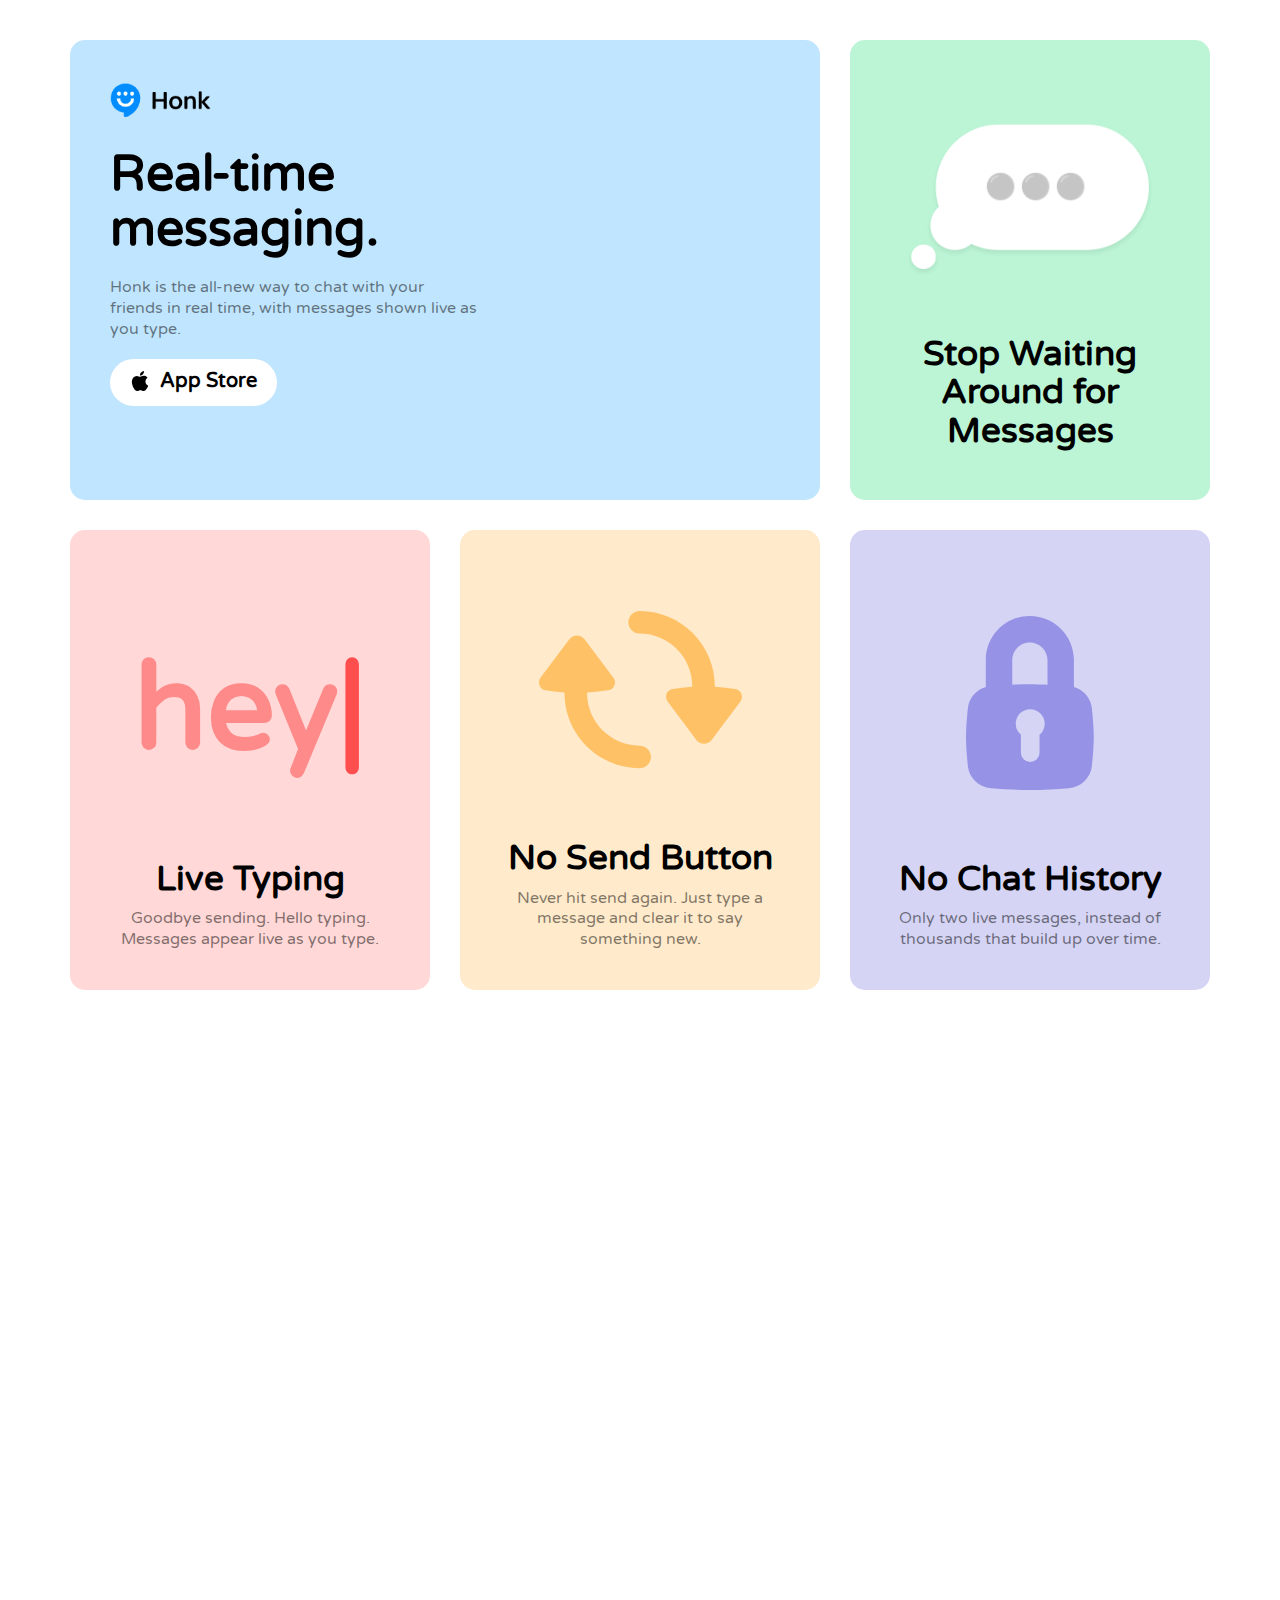
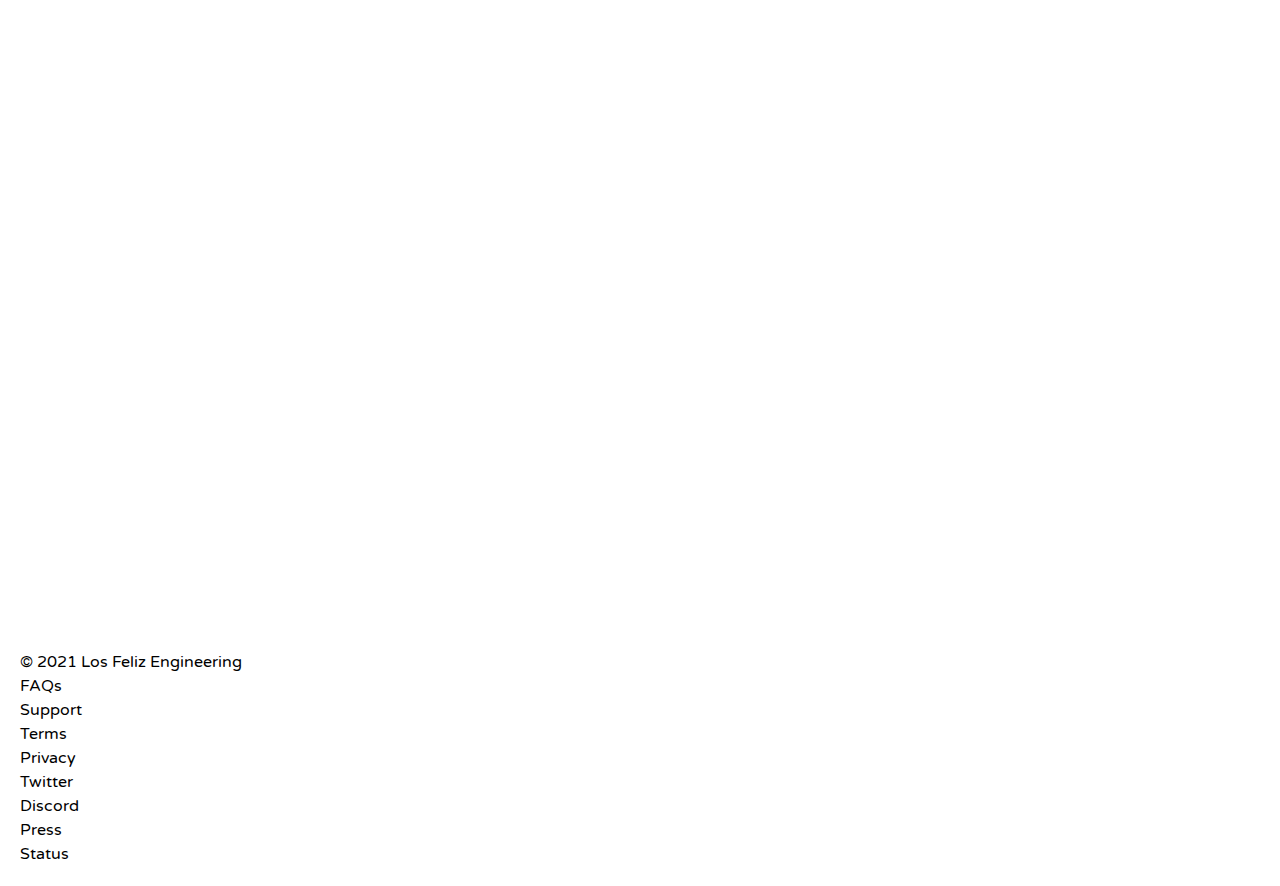
==== honk/index.html @ dadb4817 "box--chat html+css" ====
<!DOCTYPE html>
<html lang="en">
<head>
    <meta charset="UTF-8">
    <meta http-equiv="X-UA-Compatible" content="IE=edge">
    <meta name="viewport" content="width=device-width, initial-scale=1.0">
    <title>Honk</title>
    <link rel="preconnect" href="https://fonts.gstatic.com">
    <link href="https://fonts.googleapis.com/css2?family=Varela+Round&display=swap" rel="stylesheet">
    <link rel="stylesheet" href="style.css">
    <script src="index.js" defer></script>
</head>
<body>
    <div class="wrapper">
        <main class="grid-container">
            <div class="box box--header">
                <img class="logo" src="public/img/logo.png" alt="honk logo">
                <h1 class="heading--primary header__heading">Real-time messaging.</h1>
                <p class="description header__description">Honk is the all-new way to chat with your friends in real time, with messages shown live as you type.</p>
                <button class="btn"><svg role="img" viewBox="0 0 24 24" xmlns="http://www.w3.org/2000/svg"><title>Apple icon</title><path d="M12.152 6.896c-.948 0-2.415-1.078-3.96-1.04-2.04.027-3.91 1.183-4.961 3.014-2.117 3.675-.546 9.103 1.519 12.09 1.013 1.454 2.208 3.09 3.792 3.039 1.52-.065 2.09-.987 3.935-.987 1.831 0 2.35.987 3.96.948 1.637-.026 2.676-1.48 3.676-2.948 1.156-1.688 1.636-3.325 1.662-3.415-.039-.013-3.182-1.221-3.22-4.857-.026-3.04 2.48-4.494 2.597-4.559-1.429-2.09-3.623-2.324-4.39-2.376-2-.156-3.675 1.09-4.61 1.09zM15.53 3.83c.843-1.012 1.4-2.427 1.245-3.83-1.207.052-2.662.805-3.532 1.818-.78.896-1.454 2.338-1.273 3.714 1.338.104 2.715-.688 3.559-1.701"/></svg> App Store</button>
                <video autoplay="true" class="video" loop=""><source  type="video/webm" src="public/img/medium.webm"></video>
            </div>
            <div class="box box--msg">
                <div class="bubble__container">
                    <img src="public/img/message-bubble-2c3dc57ea3988e0ea1f852cba6e53704.png" alt="image bubble" class="bubble">
                    <span class="dots">
                        <span class="dot">⚫</span>
                        <span class="dot">⚫</span>
                        <span class="dot">⚫</span>
                    </span>
                </div>
                <h2 class="heading--secondary">Stop Waiting Around for Messages</h2>
            </div>
            <div class="box box--hey">
                <span class="hey">hey<span class="cursor">|</span></span>
                <h2 class="heading--secondary">Live Typing</h2>
                <p class="description">Goodbye sending. Hello typing. <br> Messages appear live as you type.</p>
            </div>
            <div class="box box--send">
                <img src="public/img/cycle.svg" alt="icon cycle" class="box__icon">
                <h2 class="heading--secondary">No Send Button</h2>
                <p class="description">Never hit send again. Just type a message and clear it to say something new.</p>
            </div>
            <div class="box box--chat">
                <img src="public/img/lock.svg" alt="icon lock" class="box__icon">
                <h2 class="heading--secondary">No Chat History</h2>
                <p class="description">Only two live messages, instead of thousands that build up over time.</p>
            </div>
            <div class="box box--emoji"></div>
            <div class="box box--friends"></div>
            <div class="box box--present"></div>
            <div class="box box--honk"></div>
            <div class="box box--join"></div>
        </main>
        <footer class="footer">
            <p class="copyright">&copy; 2021 Los Feliz Engineering</p>
            <ul class="footer__navigation">
                <li class="footer__item"><a href="#" class="footer__link">FAQs</a></li>
                <li class="footer__item"><a href="#" class="footer__link">Support</a></li>
                <li class="footer__item"><a href="#" class="footer__link">Terms</a></li>
                <li class="footer__item"><a href="#" class="footer__link">Privacy</a></li>
                <li class="footer__item"><a href="#" class="footer__link">Twitter</a></li>
                <li class="footer__item"><a href="#" class="footer__link">Discord</a></li>
                <li class="footer__item"><a href="#" class="footer__link">Press</a></li>
                <li class="footer__item"><a href="#" class="footer__link">Status</a></li>
            </ul>
        </footer>
    </div>
</body>
</html>
---- honk/style.css ----
:root {
    --color-blue: #C0E5FE;
    --color-pink: rgba(255, 177, 175, 0.5);
    --color-green: rgba(142, 238, 185, 0.6);
    --color-orange: #FFEACB;
    --color-purple: #D5D4F5;
    --color-gray: rgb(243, 244, 246);
}

*,
*::after,
*::before,
*:focus,
*:link,
*:active {
    padding: 0;
    margin: 0;
    box-sizing: border-box;
    text-decoration: none;
    list-style: none;
}

html {
    font-size: 62.5%; /* 1rem = 10px */
}

body {
    font-family: 'Varela Round', sans-serif;
    font-size: 1.6rem;
    line-height: 1.5;
    font-weight: 400;
}

a {
    color: black;
}

.heading--primary {
    font-size: 5rem;
    font-weight: bold;
    line-height: 1.1;
}

.heading--secondary {
    font-size: 3.5rem;
    font-weight: bold;
    line-height: 1.1;
    margin-bottom: 1rem;
}

.description {
    color: rgba(0, 0, 0, 0.5);
    line-height: 1.3;
}

.btn {
    border: none;
    background-color: white;
    font-family: inherit;
    color: black;
    padding: 1rem 2rem 1.3rem;
    border-radius: 50px;
    font-size: 2rem;
    font-weight: bold;
    display: flex;
    align-items: center;
    cursor: pointer;
    transition: all 0.2s;
}

.btn:hover {
    transform: scale(1.05) skewX(-3deg) skewY(3deg);
}

.btn svg {
    height: 2rem;
    margin-right: 1rem;
}

/********************************************/

.wrapper {
    padding: 2rem;
}

.grid-container {
    display: grid;
    margin: 2rem 5rem;
    gap: 3rem;
    grid-template-columns: repeat(3, 1fr);
    grid-template-rows: repeat(4, 2fr) 1fr;
}

.box {
    border-radius: 15px;
    padding: 4rem;
    height: 46rem;
}

.box img {
    max-width: 25rem;
}

.box__icon {
    margin-bottom: 7rem;
}

/* BOX-HEADER */

.box--header {
    background-color: var(--color-blue);
    grid-column: 1 / 3;
    grid-row: 1 / 2;
    width: 100%;
    height: 100%;
    overflow: hidden;
    position: relative;
}

.box--header > *:not(:last-child) {
    margin-bottom: 2rem;
}

.header__heading {
    max-width: 55%;
}

.header__description {
    max-width: 55%;
}

.logo {
    height: 4rem;
}

.video {
    width: 33%;
    position: absolute;
    top: 3rem;
    right: 6rem;
}

/* BOX-MSG */

.box--msg {
    background-color: var(--color-green);
    grid-column: 3 / 4;
    grid-row: 1 / 2;
    width: 100%;
    height: 100%;
    text-align: center;
    display: flex;
    flex-direction: column;
    justify-content: flex-end;
    align-items: center;
}

.bubble__container {
    position: relative;
    margin-bottom: 5rem;
}

.dots {
    opacity: 0.3;
    position: absolute;
    top: 29%;
    left: 32%;
}

.dot {
    font-size: 2.5rem;
}

/* BOX-HEY */

.box--hey {
    background-color: var(--color-pink);
    text-align: center;
    display: flex;
    flex-direction: column;
    justify-content: flex-end;
    grid-column: 1 / 2;
    grid-row: 2 / 3;
}

.hey {
    color: rgb(255, 138, 138);
    font-size: 12rem;
    margin-bottom: 6rem;
    font-weight: bold;
}

.cursor {
    color: rgb(255, 78, 78);
    -webkit-animation: 1s blink step-end infinite;
    -moz-animation: 1s blink step-end infinite;
    -ms-animation: 1s blink step-end infinite;
    -o-animation: 1s blink step-end infinite;
    animation: 1s blink step-end infinite;
}

/* BOX-SEND */

.box--send {
    background-color: var(--color-orange);
    text-align: center;
    display: flex;
    flex-direction: column;
    align-items: center;
    justify-content: flex-end;
    grid-column: 2 / 3;
    grid-row: 2 / 3;
}

/* BOX-CHAT */

.box--chat {
    background-color: var(--color-purple);
    text-align: center;
    display: flex;
    flex-direction: column;
    align-items: center;
    justify-content: flex-end;
    grid-column: 3 / 4;
    grid-row: 2 / 3;
}








/* ANIMATIONS */

@keyframes blink {
    from, to {
        color: transparent;
    }
    50% {
        color: rgb(255, 78, 78);
    }
}
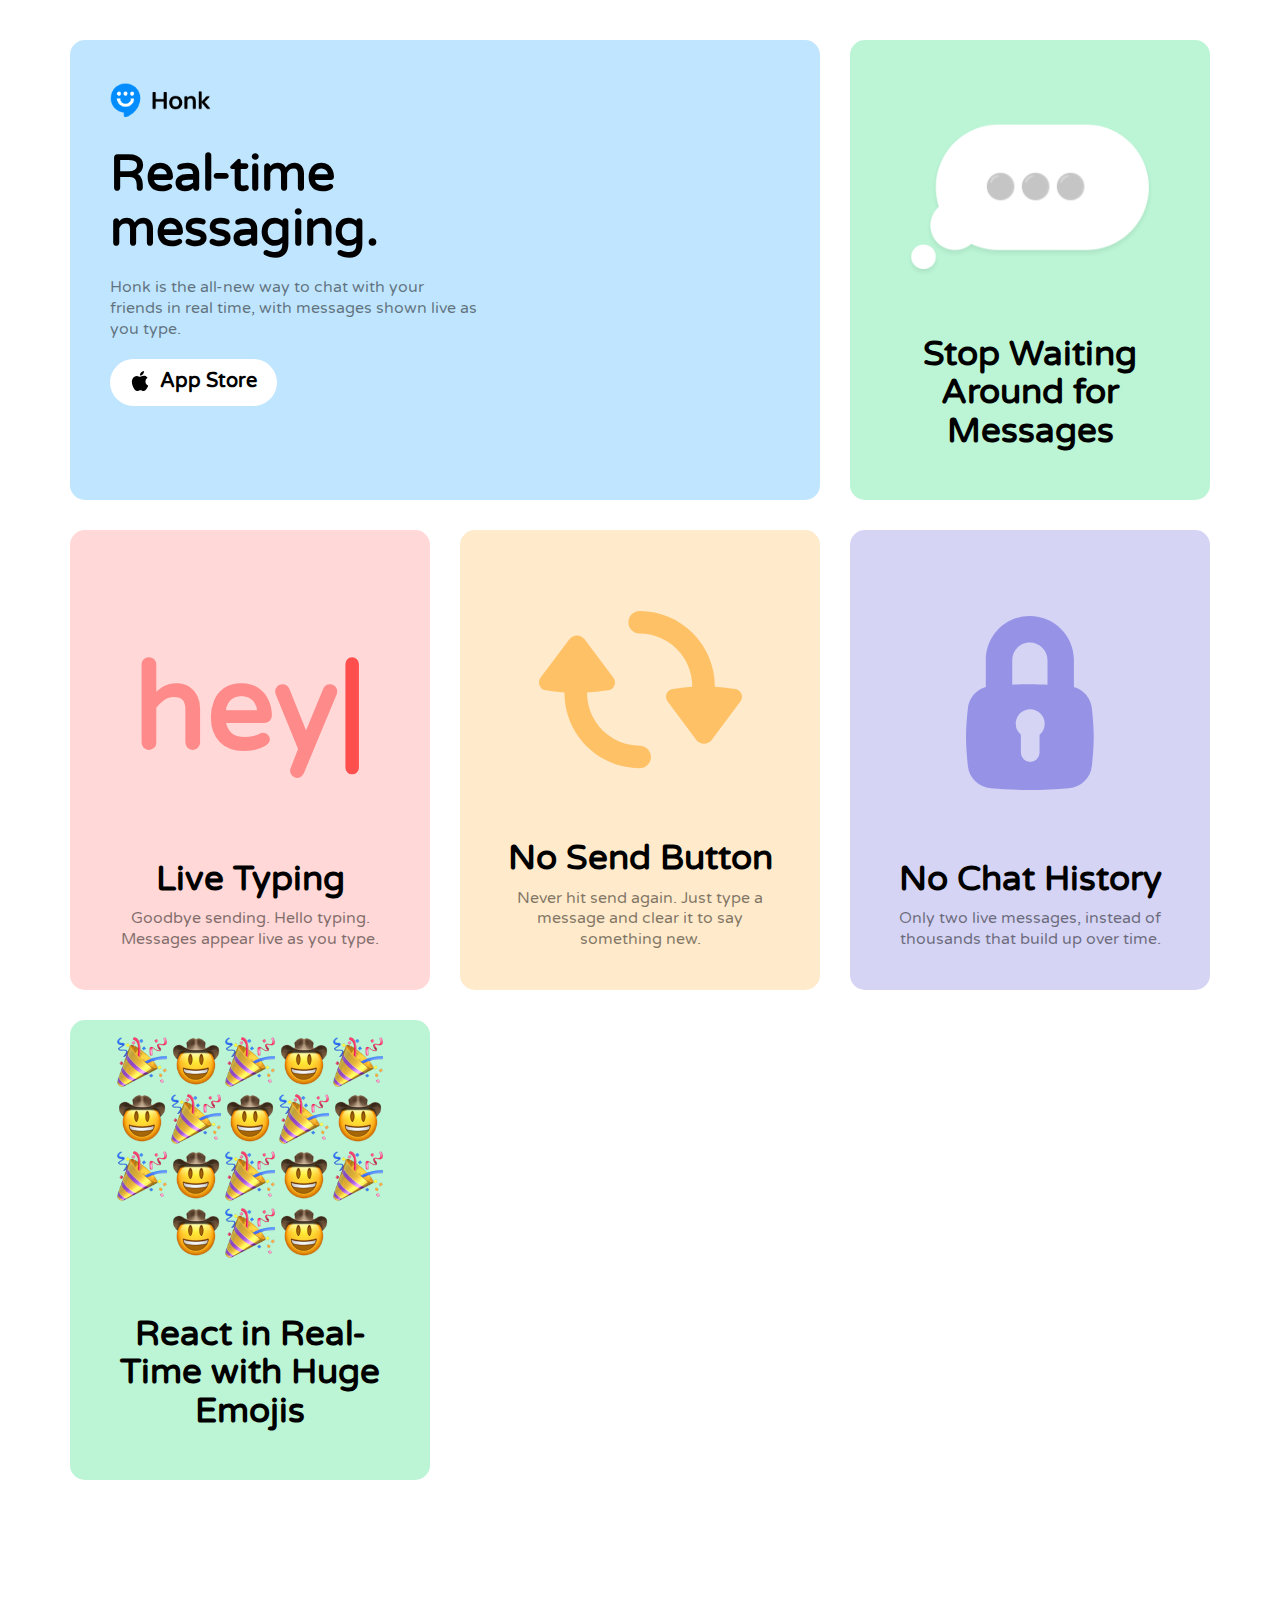
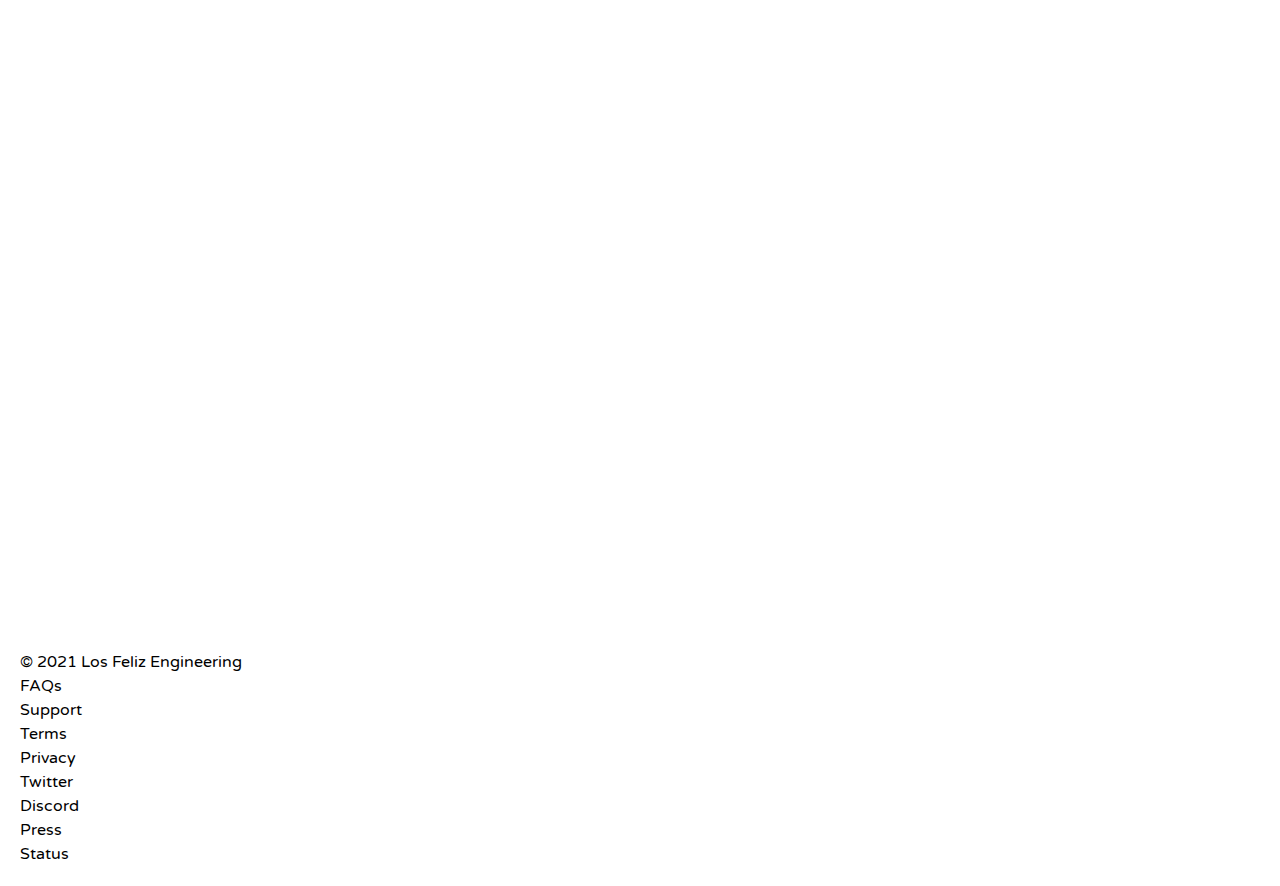
==== commit c110253e: "box--emoji html+css" ====
--- a/honk/index.html
+++ b/honk/index.html
@@ -46,7 +46,29 @@
                 <h2 class="heading--secondary">No Chat History</h2>
                 <p class="description">Only two live messages, instead of thousands that build up over time.</p>
             </div>
-            <div class="box box--emoji"></div>
+            <div class="box box--emoji">
+                <div class="emoji__container">
+                    <img src="public/img/confetti-4ec94f1dde79737b1ed7b5ead6387a8e.png" alt="" class="emoji">
+                    <img src="public/img/cowboy-b840ebcc83668d770378cccbc96cbfc0.png" alt="" class="emoji">
+                    <img src="public/img/confetti-4ec94f1dde79737b1ed7b5ead6387a8e.png" alt="" class="emoji">
+                    <img src="public/img/cowboy-b840ebcc83668d770378cccbc96cbfc0.png" alt="" class="emoji">
+                    <img src="public/img/confetti-4ec94f1dde79737b1ed7b5ead6387a8e.png" alt="" class="emoji">
+                    <img src="public/img/cowboy-b840ebcc83668d770378cccbc96cbfc0.png" alt="" class="emoji">
+                    <img src="public/img/confetti-4ec94f1dde79737b1ed7b5ead6387a8e.png" alt="" class="emoji">
+                    <img src="public/img/cowboy-b840ebcc83668d770378cccbc96cbfc0.png" alt="" class="emoji">
+                    <img src="public/img/confetti-4ec94f1dde79737b1ed7b5ead6387a8e.png" alt="" class="emoji">
+                    <img src="public/img/cowboy-b840ebcc83668d770378cccbc96cbfc0.png" alt="" class="emoji">
+                    <img src="public/img/confetti-4ec94f1dde79737b1ed7b5ead6387a8e.png" alt="" class="emoji">
+                    <img src="public/img/cowboy-b840ebcc83668d770378cccbc96cbfc0.png" alt="" class="emoji">
+                    <img src="public/img/confetti-4ec94f1dde79737b1ed7b5ead6387a8e.png" alt="" class="emoji">
+                    <img src="public/img/cowboy-b840ebcc83668d770378cccbc96cbfc0.png" alt="" class="emoji">
+                    <img src="public/img/confetti-4ec94f1dde79737b1ed7b5ead6387a8e.png" alt="" class="emoji">
+                    <img src="public/img/cowboy-b840ebcc83668d770378cccbc96cbfc0.png" alt="" class="emoji">
+                    <img src="public/img/confetti-4ec94f1dde79737b1ed7b5ead6387a8e.png" alt="" class="emoji">
+                    <img src="public/img/cowboy-b840ebcc83668d770378cccbc96cbfc0.png" alt="" class="emoji">
+                </div>
+                <h2 class="heading--secondary">React in Real-Time with Huge Emojis</h2>
+            </div>
             <div class="box box--friends"></div>
             <div class="box box--present"></div>
             <div class="box box--honk"></div>
--- a/honk/style.css
+++ b/honk/style.css
@@ -225,6 +225,26 @@
     grid-row: 2 / 3;
 }
 
+/* BOX-EMOJI */
+
+.box--emoji {
+    background-color: var(--color-green);
+    text-align: center;
+    display: flex;
+    flex-direction: column;
+    align-items: center;
+    justify-content: flex-end;
+    grid-column: 1 / 2;
+    grid-row: 3 / 4;
+}
+
+.emoji__container {
+    margin-bottom: 5rem;
+}
+
+.emoji {
+    height: 5rem;
+}
 
 
 
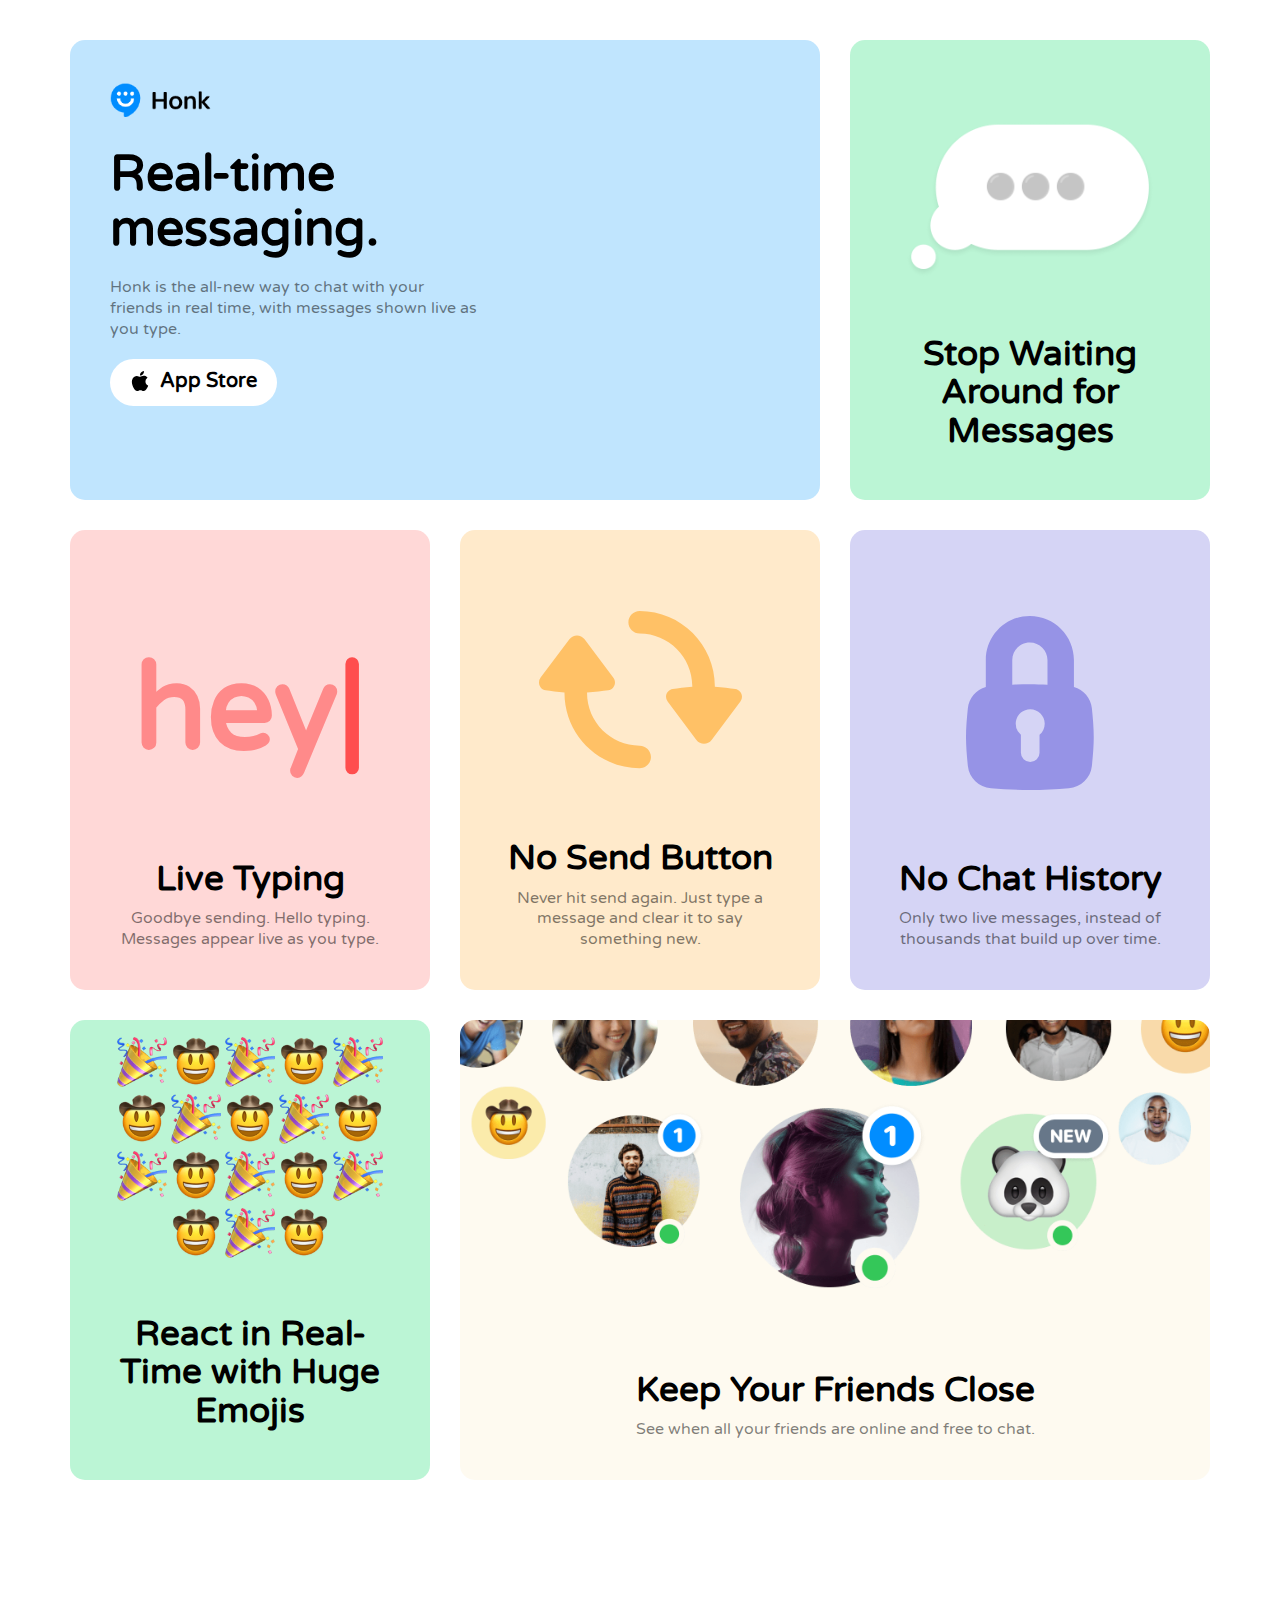
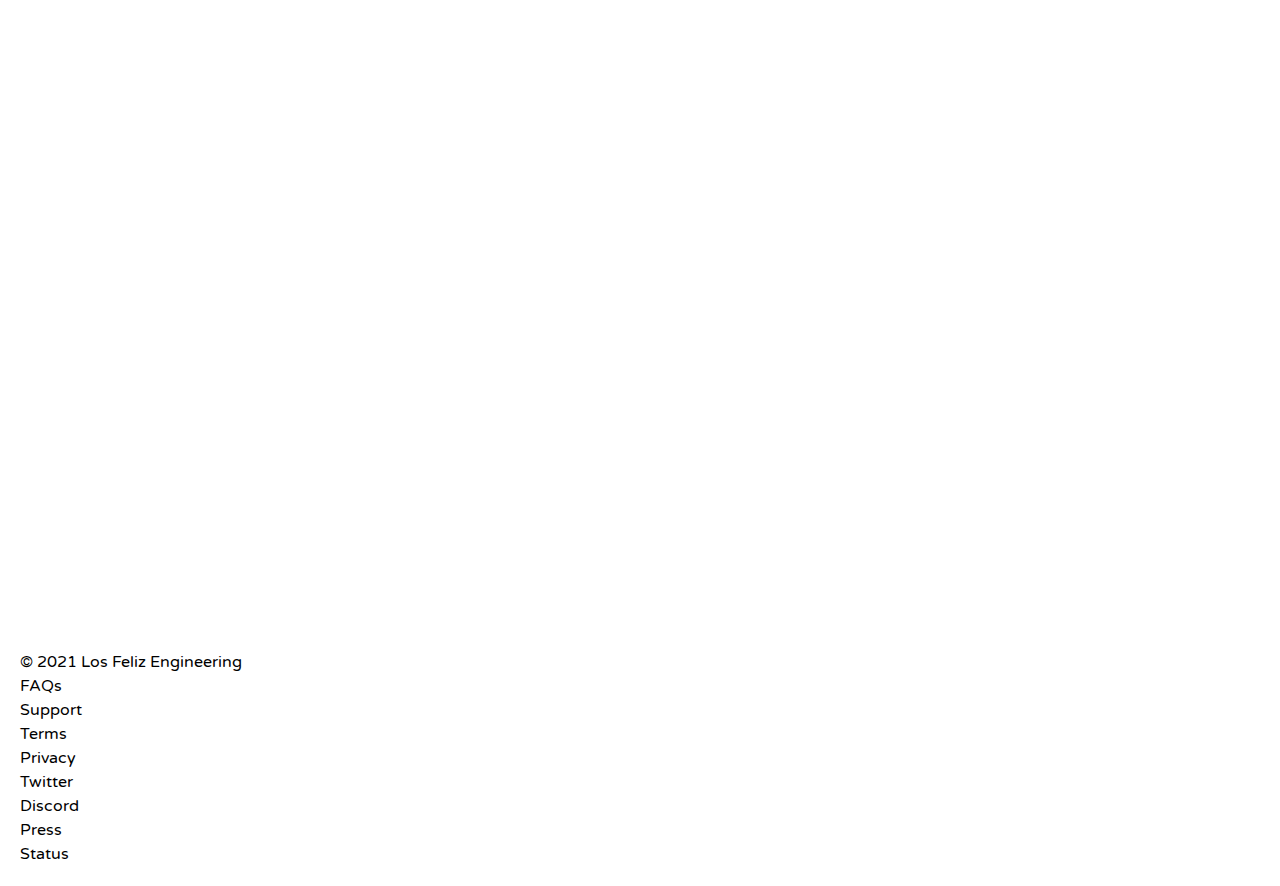
==== commit e1db59a9: "box--friends html + css" ====
--- a/honk/index.html
+++ b/honk/index.html
@@ -69,7 +69,10 @@
                 </div>
                 <h2 class="heading--secondary">React in Real-Time with Huge Emojis</h2>
             </div>
-            <div class="box box--friends"></div>
+            <div class="box box--friends">
+                <h2 class="heading--secondary">Keep Your Friends Close</h2>
+                <p class="description">See when all your friends are online and free to chat.</p>
+            </div>
             <div class="box box--present"></div>
             <div class="box box--honk"></div>
             <div class="box box--join"></div>
--- a/honk/style.css
+++ b/honk/style.css
@@ -5,6 +5,7 @@
     --color-orange: #FFEACB;
     --color-purple: #D5D4F5;
     --color-gray: rgb(243, 244, 246);
+    --color-yellow: #FEFAF0;
 }
 
 *,
@@ -246,6 +247,21 @@
     height: 5rem;
 }
 
+/* BOX-FRIENDS */
+
+.box--friends {
+    background-image: url('public/img/best-friends-a8a5cf0725173860ae1ca6c6f5ff475a.png'), linear-gradient(to right, var(--color-yellow), var(--color-yellow));
+    background-size: contain;
+    background-repeat: no-repeat;
+    text-align: center;
+    display: flex;
+    flex-direction: column;
+    align-items: center;
+    justify-content: flex-end;
+    grid-column: 2 / 4;
+    grid-row: 3 / 4;
+}
+
 
 
 
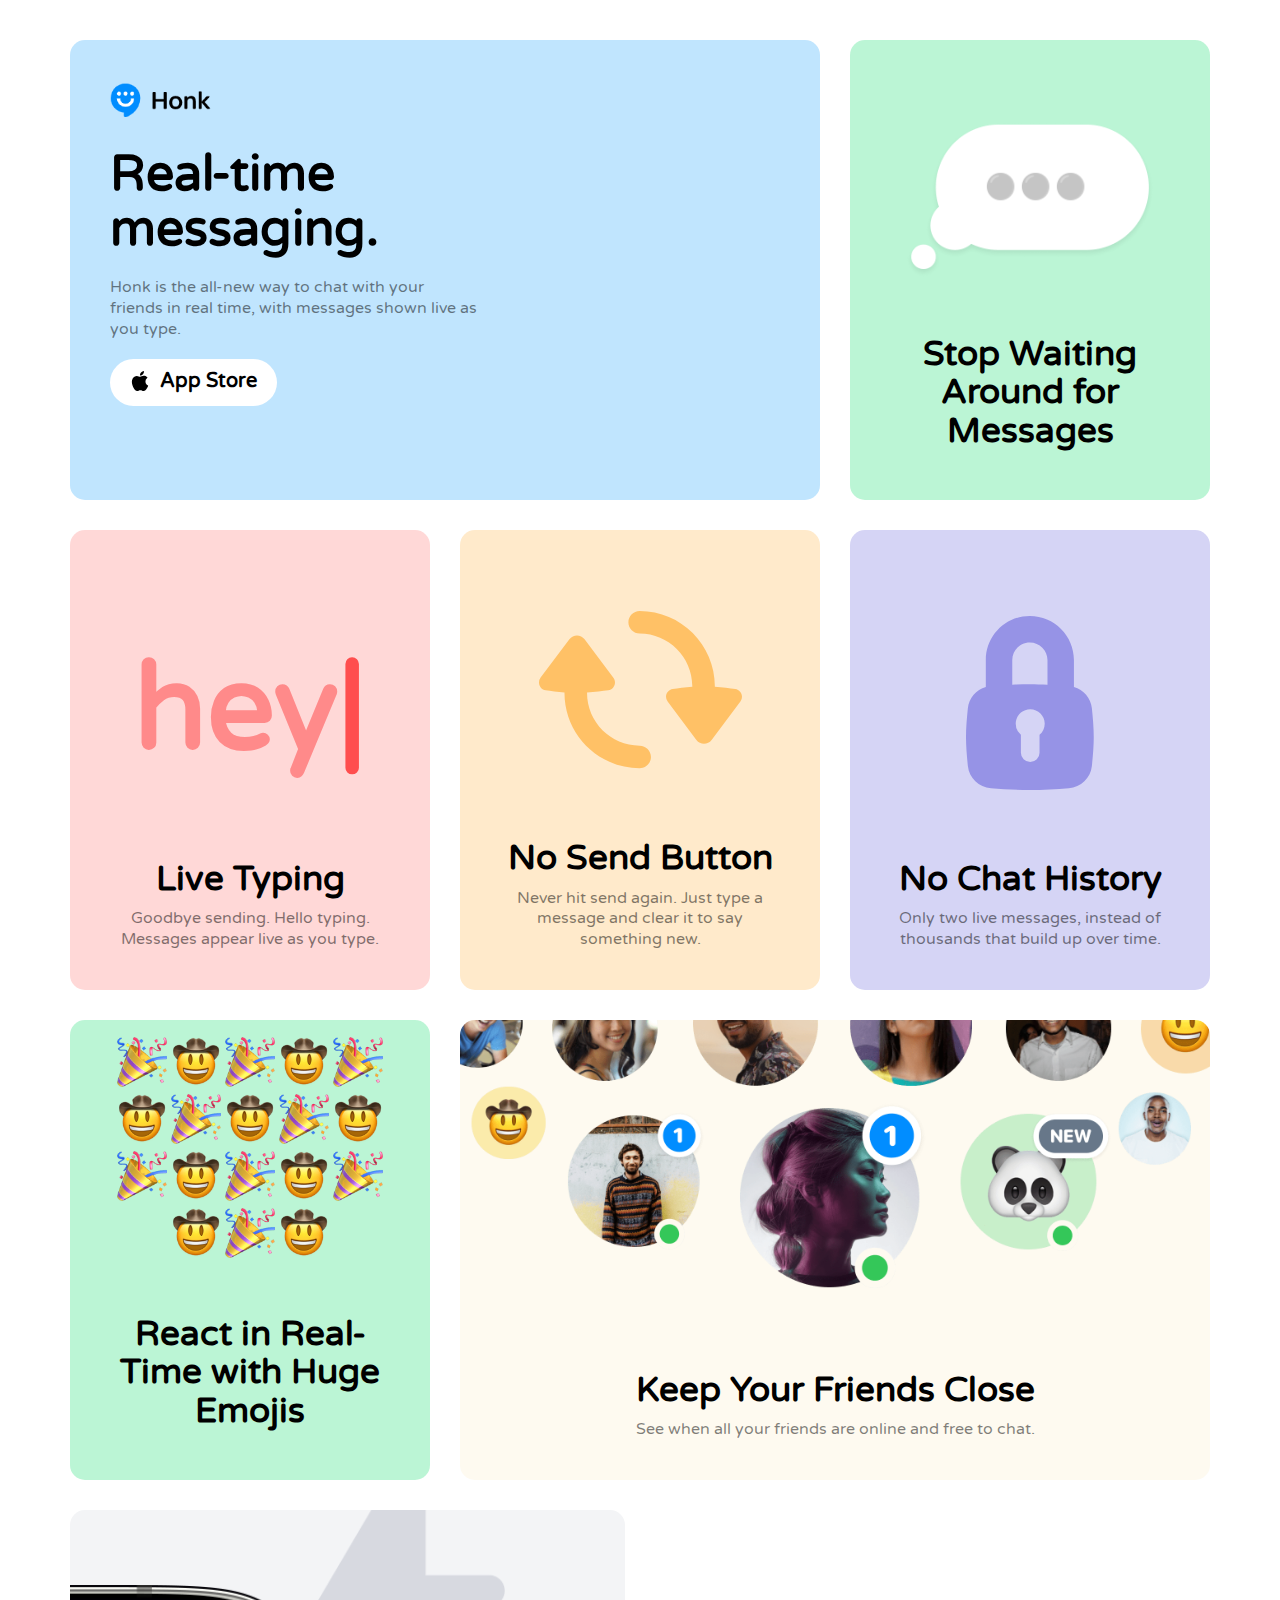
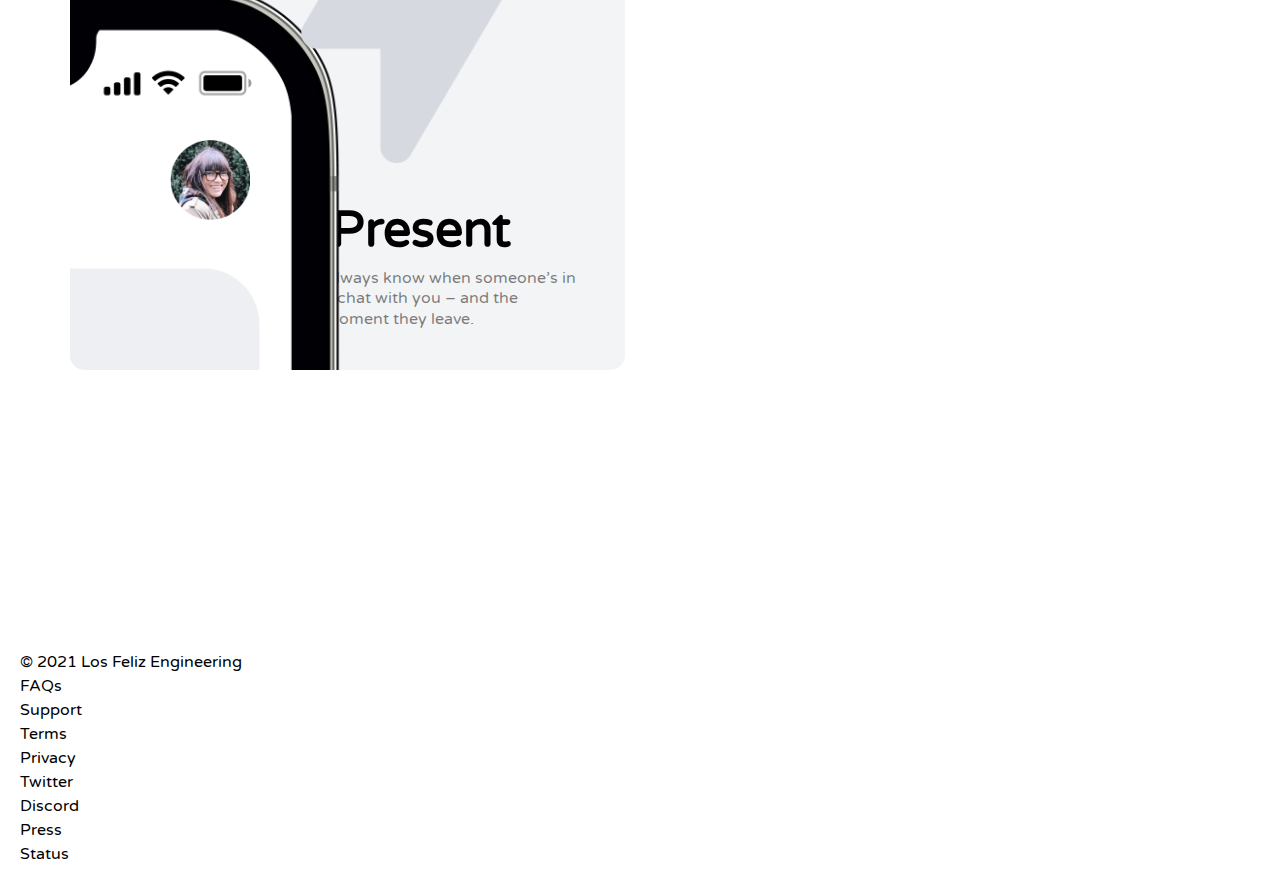
==== commit ec9a7a22: "box--present html+css and icons" ====
--- a/honk/index.html
+++ b/honk/index.html
@@ -73,7 +73,13 @@
                 <h2 class="heading--secondary">Keep Your Friends Close</h2>
                 <p class="description">See when all your friends are online and free to chat.</p>
             </div>
-            <div class="box box--present"></div>
+            <div class="box box--present">
+                <img src="public/img/presence-8466278fdfc56600f3c0803aa28c2c69.png" alt="" class="box--present__img img--phone">
+                <img src="public/img/presence-avatar-e6fb60fbb4eb3f5ac94cd9bd27b9f2c8.png" alt="" class="box--present__img img--person">
+                <img src="public/img/lightning.png" alt="" class="box--present__img img--lightning">
+                <h1 class="heading--primary header__heading">Be Present</h1>
+                <p class="description header__description">Always know when someone’s in a chat with you – and the moment  they leave.</p>
+            </div>
             <div class="box box--honk"></div>
             <div class="box box--join"></div>
         </main>
--- a/honk/style.css
+++ b/honk/style.css
@@ -88,7 +88,7 @@
     display: grid;
     margin: 2rem 5rem;
     gap: 3rem;
-    grid-template-columns: repeat(3, 1fr);
+    grid-template-columns: repeat(6, 1fr);
     grid-template-rows: repeat(4, 2fr) 1fr;
 }
 
@@ -110,7 +110,7 @@
 
 .box--header {
     background-color: var(--color-blue);
-    grid-column: 1 / 3;
+    grid-column: 1 / 5;
     grid-row: 1 / 2;
     width: 100%;
     height: 100%;
@@ -145,7 +145,7 @@
 
 .box--msg {
     background-color: var(--color-green);
-    grid-column: 3 / 4;
+    grid-column: 5 / 7;
     grid-row: 1 / 2;
     width: 100%;
     height: 100%;
@@ -180,7 +180,7 @@
     display: flex;
     flex-direction: column;
     justify-content: flex-end;
-    grid-column: 1 / 2;
+    grid-column: 1 / 3;
     grid-row: 2 / 3;
 }
 
@@ -209,7 +209,7 @@
     flex-direction: column;
     align-items: center;
     justify-content: flex-end;
-    grid-column: 2 / 3;
+    grid-column: 3 / 5;
     grid-row: 2 / 3;
 }
 
@@ -222,7 +222,7 @@
     flex-direction: column;
     align-items: center;
     justify-content: flex-end;
-    grid-column: 3 / 4;
+    grid-column: 5 / 7;
     grid-row: 2 / 3;
 }
 
@@ -235,7 +235,7 @@
     flex-direction: column;
     align-items: center;
     justify-content: flex-end;
-    grid-column: 1 / 2;
+    grid-column: 1 / 3;
     grid-row: 3 / 4;
 }
 
@@ -258,10 +258,53 @@
     flex-direction: column;
     align-items: center;
     justify-content: flex-end;
-    grid-column: 2 / 4;
+    grid-column: 3 / 7;
     grid-row: 3 / 4;
 }
 
+/* BOX-PRESENT */
+
+.box--present {
+    background-color: var(--color-gray);
+    display: flex;
+    flex-direction: column;
+    align-items: flex-end;
+    justify-content: flex-end;
+    grid-column: 1 / 4;
+    grid-row: 4 / 5;
+    position: relative;
+    overflow: hidden;
+}
+
+.box--present h1 {
+    margin-right: 7.4rem;
+    margin-bottom: 1rem;
+}
+
+.box--present__img {
+    position: absolute;
+}
+
+.img--lightning {
+    top: 0;
+    right: 12rem;
+    height: 55%;
+}
+
+.img--phone {
+    bottom: 0;
+    left: 0;
+    max-width: 55rem !important;
+    width: 55rem;
+    height: auto;
+    transform: translate(-50%, 30%);
+}
+
+.img--person {
+    left: 10rem;
+    top: 50%;
+    width: 8rem;
+}
 
 
 
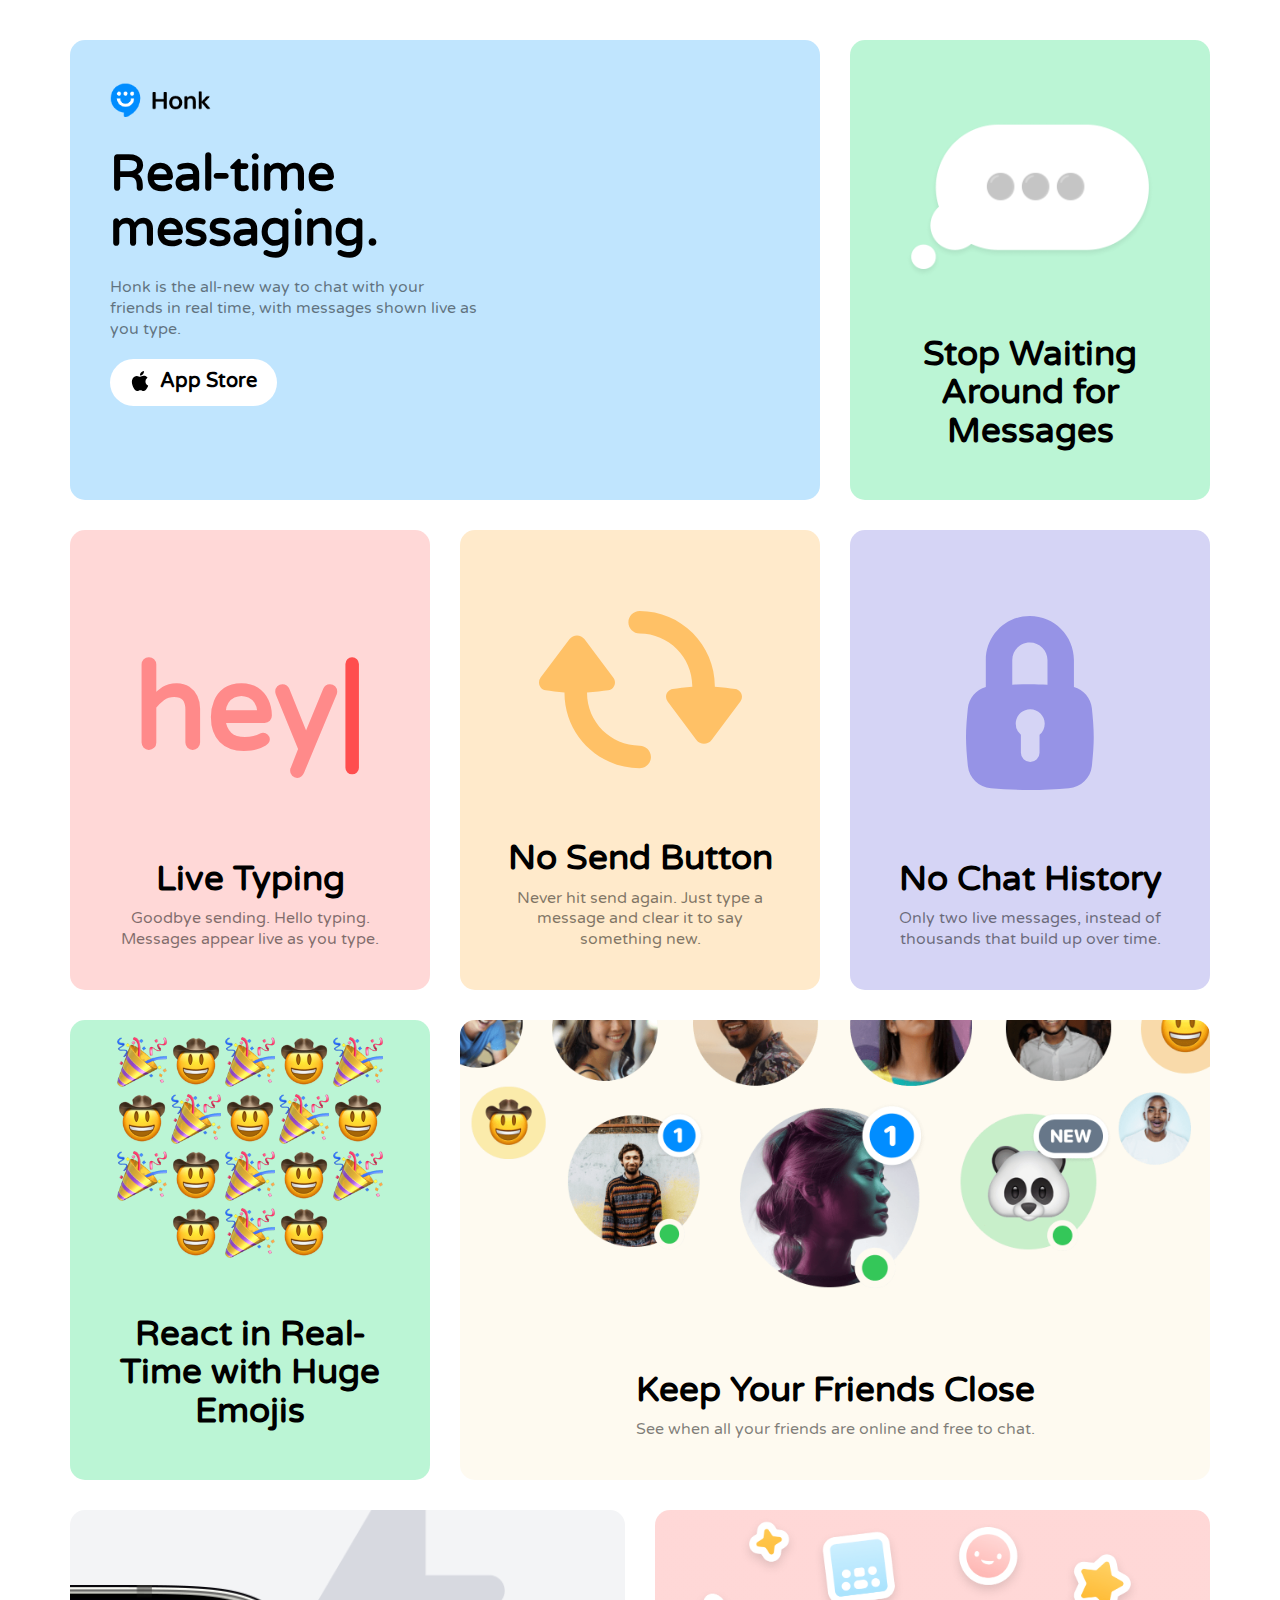
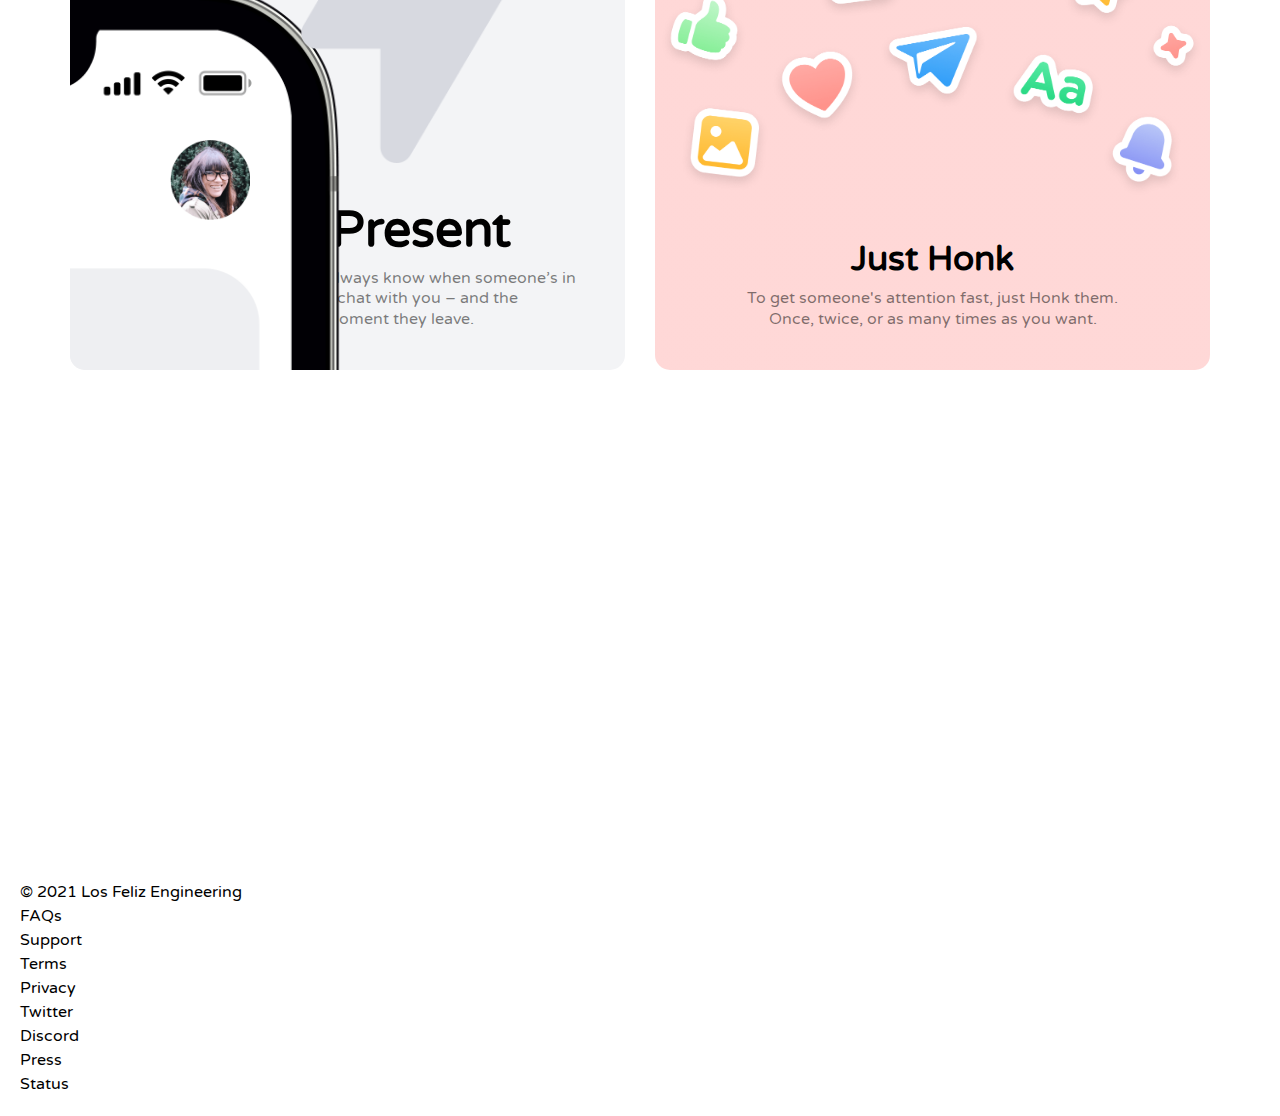
==== commit bb4994c5: "box--honk html css" ====
--- a/honk/index.html
+++ b/honk/index.html
@@ -80,7 +80,10 @@
                 <h1 class="heading--primary header__heading">Be Present</h1>
                 <p class="description header__description">Always know when someone’s in a chat with you – and the moment  they leave.</p>
             </div>
-            <div class="box box--honk"></div>
+            <div class="box box--honk">
+                <h2 class="heading--secondary">Just Honk</h2>
+                <p class="description">To get someone's attention fast, just Honk them.<br>Once, twice, or as many times as you want.</p>
+            </div>
             <div class="box box--join"></div>
         </main>
         <footer class="footer">
--- a/honk/style.css
+++ b/honk/style.css
@@ -89,7 +89,7 @@
     margin: 2rem 5rem;
     gap: 3rem;
     grid-template-columns: repeat(6, 1fr);
-    grid-template-rows: repeat(4, 2fr) 1fr;
+    grid-template-rows: auto;
 }
 
 .box {
@@ -112,8 +112,8 @@
     background-color: var(--color-blue);
     grid-column: 1 / 5;
     grid-row: 1 / 2;
+    height: 100%;
     width: 100%;
-    height: 100%;
     overflow: hidden;
     position: relative;
 }
@@ -147,8 +147,6 @@
     background-color: var(--color-green);
     grid-column: 5 / 7;
     grid-row: 1 / 2;
-    width: 100%;
-    height: 100%;
     text-align: center;
     display: flex;
     flex-direction: column;
@@ -306,8 +304,20 @@
     width: 8rem;
 }
 
-
-
+/* BOX-HONK */
+
+.box--honk {
+    background-image: url('public/img/honk-3b82d9ad647a8fcec9306f8907d60928.png'), linear-gradient(to right, var(--color-pink), var(--color-pink));
+    background-size: contain;
+    background-repeat: no-repeat;
+    text-align: center;
+    display: flex;
+    flex-direction: column;
+    align-items: center;
+    justify-content: flex-end;
+    grid-column: 4 / 7;
+    grid-row: 4 / 5;
+}
 
 
 
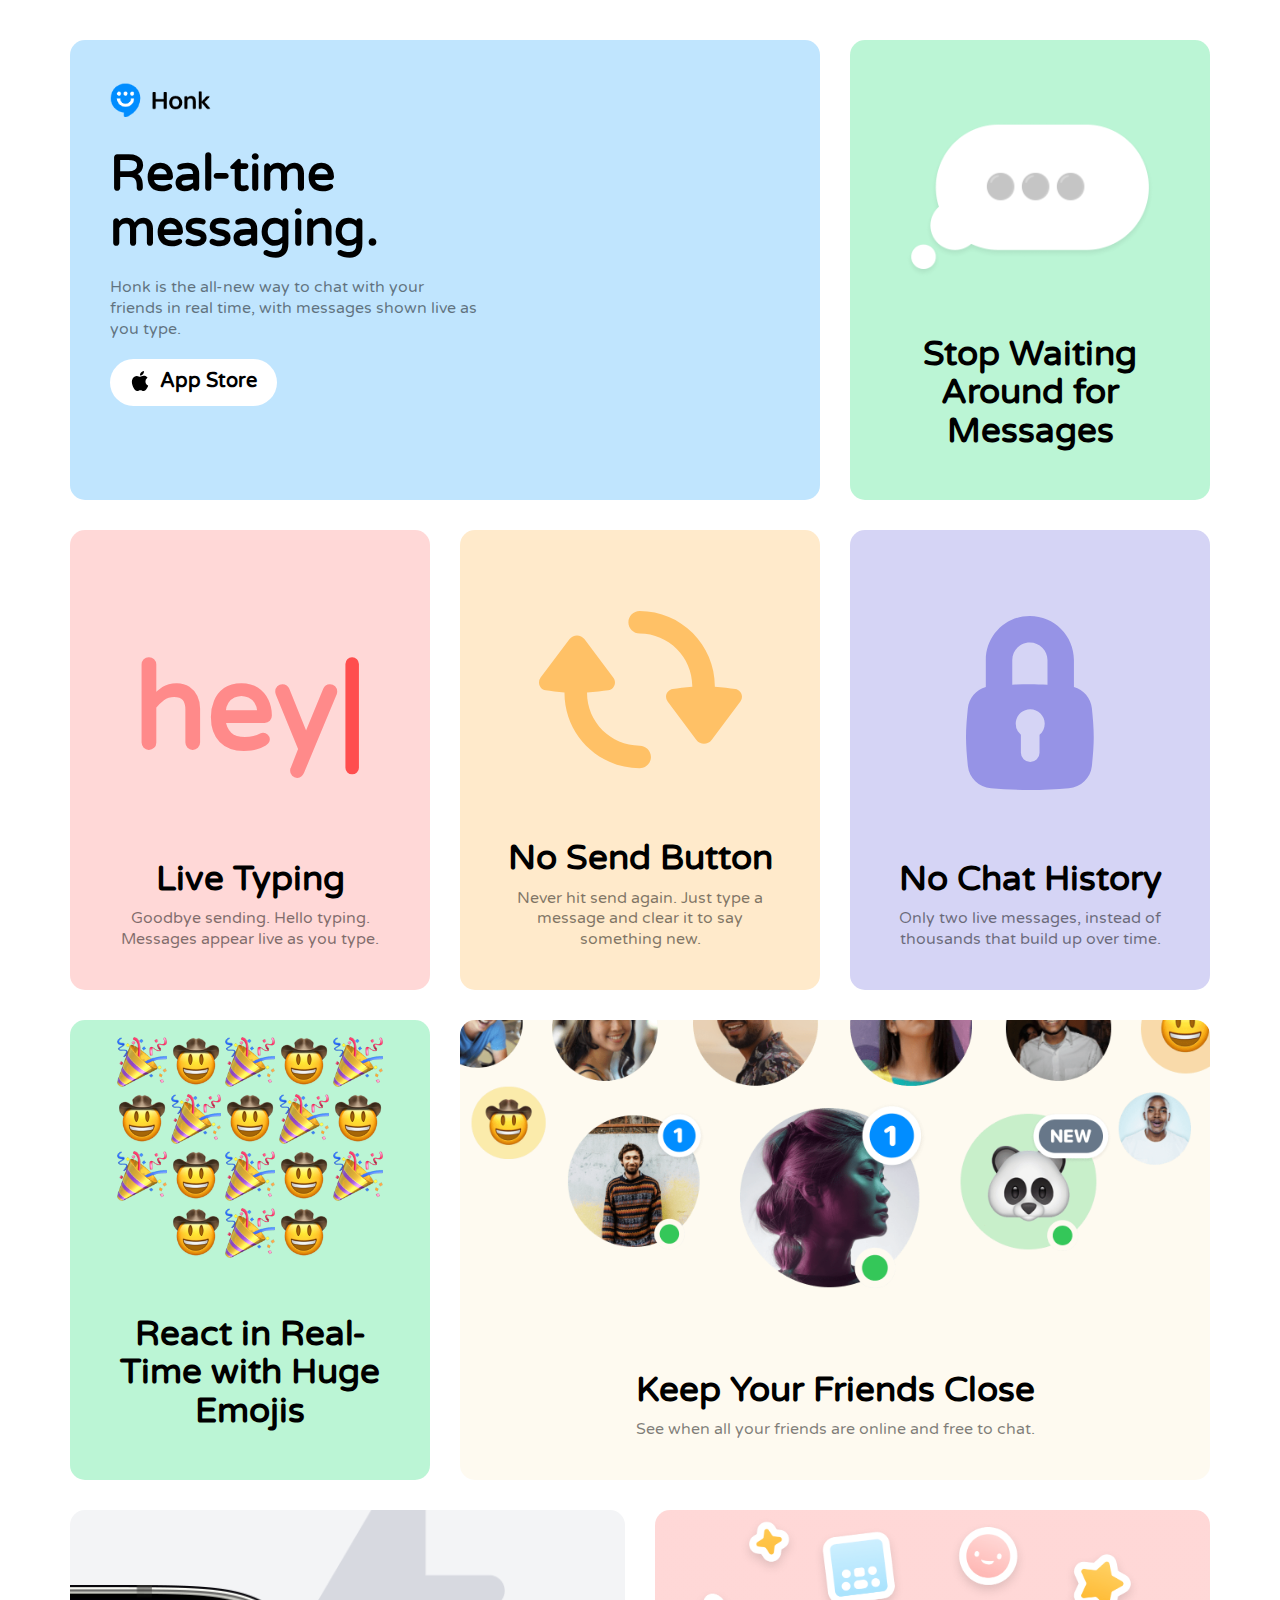
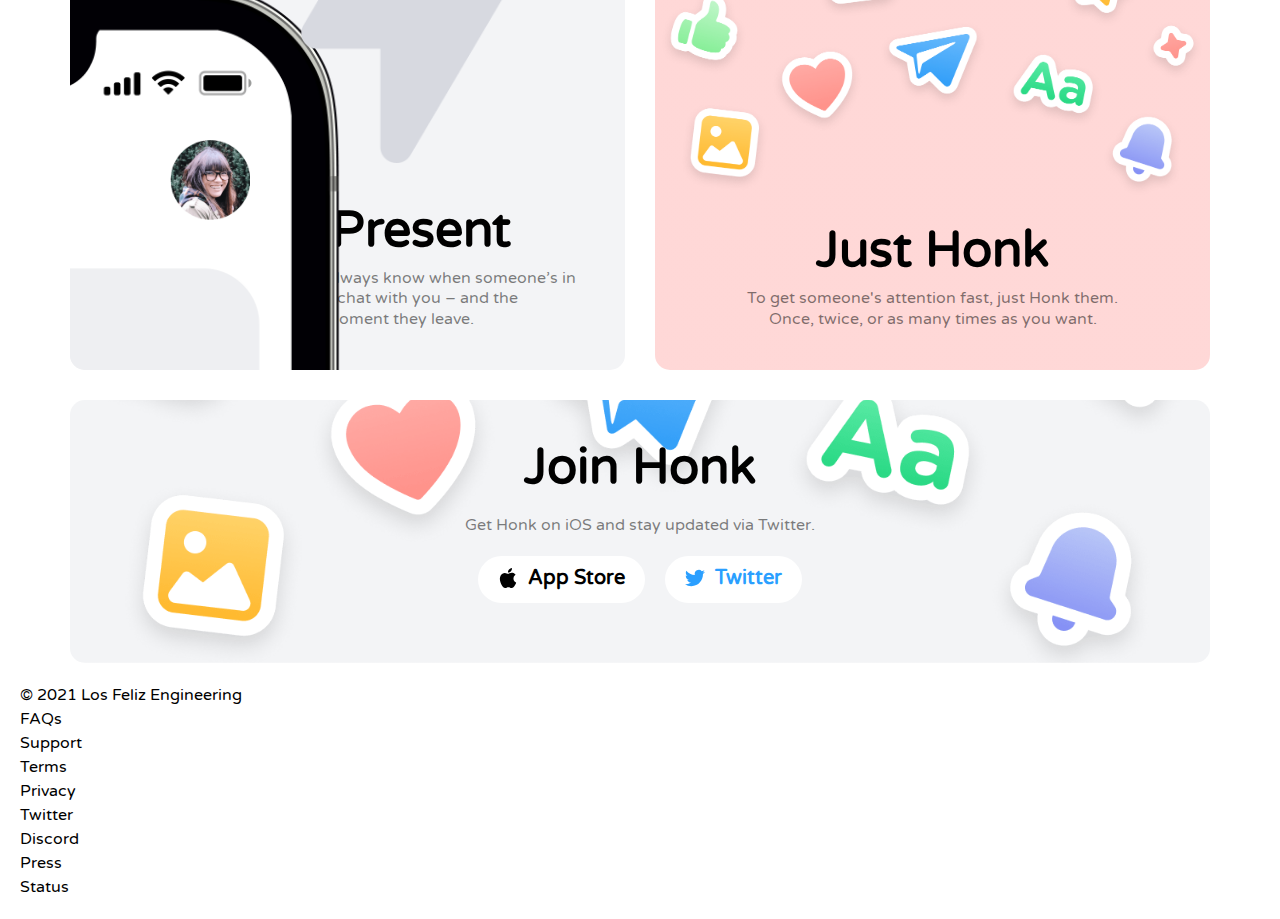
==== commit d6e05a94: "box--join html+css and new icons" ====
--- a/honk/index.html
+++ b/honk/index.html
@@ -81,10 +81,17 @@
                 <p class="description header__description">Always know when someone’s in a chat with you – and the moment  they leave.</p>
             </div>
             <div class="box box--honk">
-                <h2 class="heading--secondary">Just Honk</h2>
+                <h1 class="heading--primary">Just Honk</h2>
                 <p class="description">To get someone's attention fast, just Honk them.<br>Once, twice, or as many times as you want.</p>
             </div>
-            <div class="box box--join"></div>
+            <div class="box box--join">
+                <h1 class="heading--primary">Join Honk</h2>
+                <p class="description">Get Honk on iOS and stay updated via Twitter.</p>
+                <div class="btn-container">
+                    <button class="btn"><svg role="img" viewBox="0 0 24 24" xmlns="http://www.w3.org/2000/svg"><title>Apple icon</title><path d="M12.152 6.896c-.948 0-2.415-1.078-3.96-1.04-2.04.027-3.91 1.183-4.961 3.014-2.117 3.675-.546 9.103 1.519 12.09 1.013 1.454 2.208 3.09 3.792 3.039 1.52-.065 2.09-.987 3.935-.987 1.831 0 2.35.987 3.96.948 1.637-.026 2.676-1.48 3.676-2.948 1.156-1.688 1.636-3.325 1.662-3.415-.039-.013-3.182-1.221-3.22-4.857-.026-3.04 2.48-4.494 2.597-4.559-1.429-2.09-3.623-2.324-4.39-2.376-2-.156-3.675 1.09-4.61 1.09zM15.53 3.83c.843-1.012 1.4-2.427 1.245-3.83-1.207.052-2.662.805-3.532 1.818-.78.896-1.454 2.338-1.273 3.714 1.338.104 2.715-.688 3.559-1.701"/></svg> App Store</button>
+                    <button class="btn btn--twitter"><svg role="img" xmlns="http://www.w3.org/2000/svg" viewBox="0 0 24 24"><title>Twitter icon</title><path d="M23.953 4.57a10 10 0 01-2.825.775 4.958 4.958 0 002.163-2.723c-.951.555-2.005.959-3.127 1.184a4.92 4.92 0 00-8.384 4.482C7.69 8.095 4.067 6.13 1.64 3.162a4.822 4.822 0 00-.666 2.475c0 1.71.87 3.213 2.188 4.096a4.904 4.904 0 01-2.228-.616v.06a4.923 4.923 0 003.946 4.827 4.996 4.996 0 01-2.212.085 4.936 4.936 0 004.604 3.417 9.867 9.867 0 01-6.102 2.105c-.39 0-.779-.023-1.17-.067a13.995 13.995 0 007.557 2.209c9.053 0 13.998-7.496 13.998-13.985 0-.21 0-.42-.015-.63A9.935 9.935 0 0024 4.59z"/></svg>Twitter</button>    
+                </div>
+            </div>
         </main>
         <footer class="footer">
             <p class="copyright">&copy; 2021 Los Feliz Engineering</p>
--- a/honk/style.css
+++ b/honk/style.css
@@ -319,7 +319,41 @@
     grid-row: 4 / 5;
 }
 
-
+.box--honk h1 {
+    margin-bottom: 1rem;
+}
+
+/* BOX-JOIN */
+
+.box--join {
+    /* background-color: var(--color-gray); */
+    background-image: url('public/img/honk-3b82d9ad647a8fcec9306f8907d60928.png'), linear-gradient(to right, var(--color-gray), var(--color-gray));
+    background-size: cover;
+    background-position-y: 95%;
+    display: flex;
+    flex-direction: column;
+    align-items: center;
+    justify-content: space-between;
+    grid-column: 1 / -1;
+    height: auto;
+}
+
+.box--join > * {
+    margin-bottom: 2rem;
+}
+
+.btn-container {
+    display: flex;
+}
+
+.btn--twitter {
+    color: rgb(42, 159, 255);
+    margin-left: 2rem;
+}
+
+.btn--twitter svg {
+    fill: rgb(42, 159, 255);
+}
 
 /* ANIMATIONS */
 
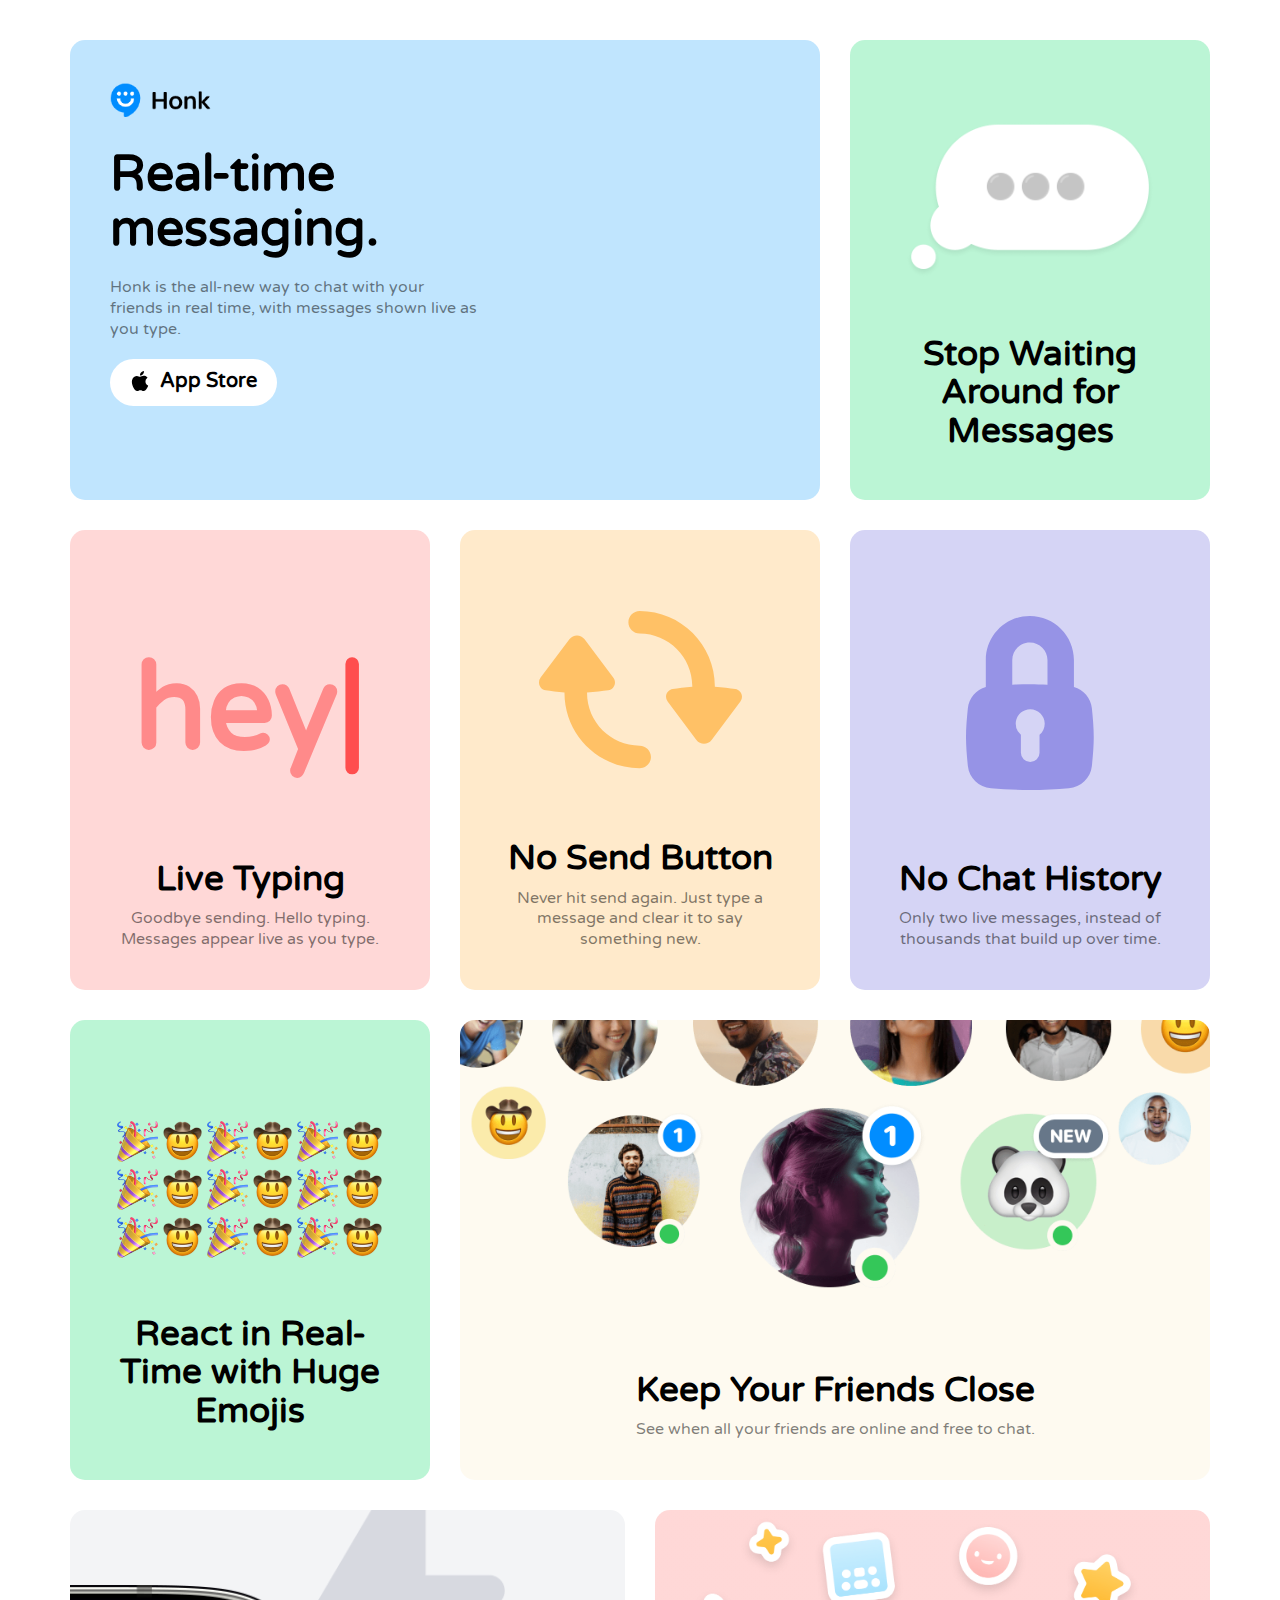
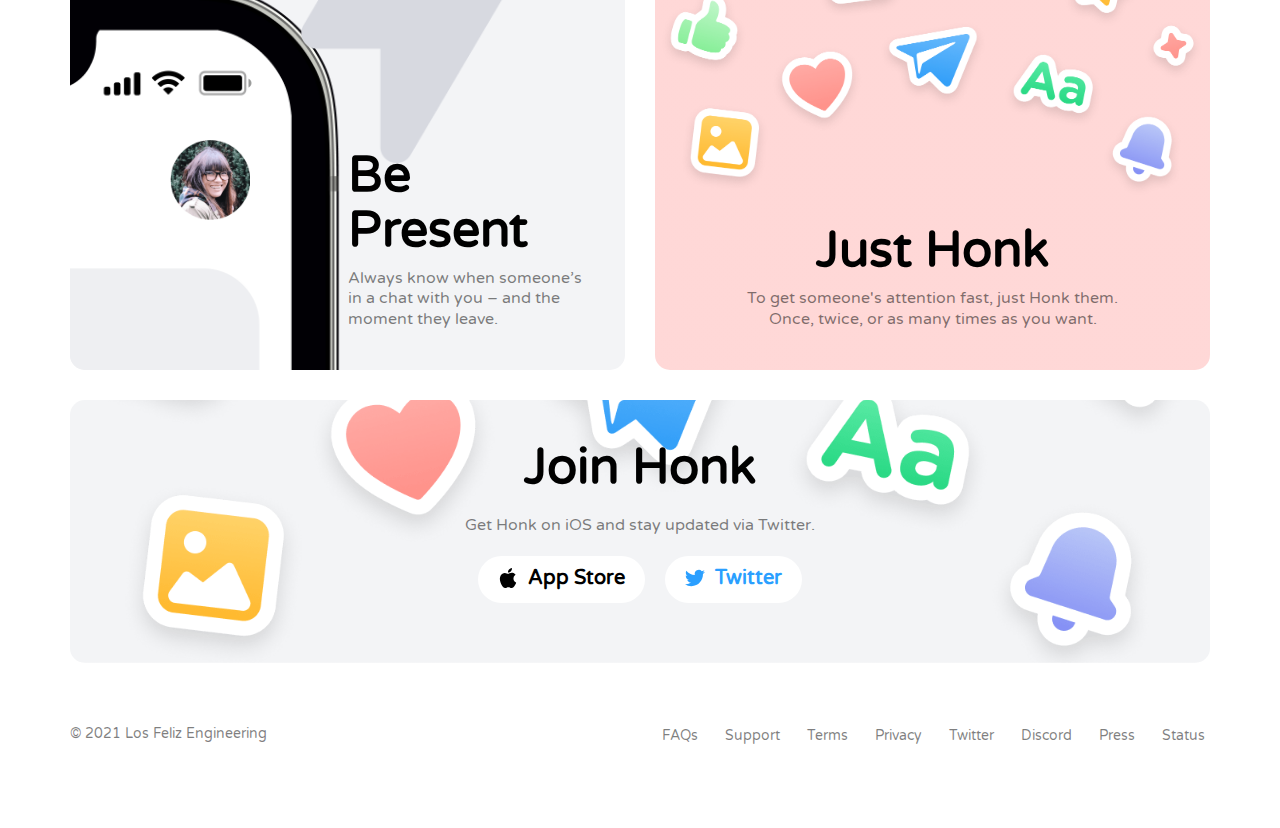
==== commit 1249dd38: "add media queries for adaptive styling" ====
--- a/honk/index.html
+++ b/honk/index.html
@@ -77,8 +77,10 @@
                 <img src="public/img/presence-8466278fdfc56600f3c0803aa28c2c69.png" alt="" class="box--present__img img--phone">
                 <img src="public/img/presence-avatar-e6fb60fbb4eb3f5ac94cd9bd27b9f2c8.png" alt="" class="box--present__img img--person">
                 <img src="public/img/lightning.png" alt="" class="box--present__img img--lightning">
-                <h1 class="heading--primary header__heading">Be Present</h1>
-                <p class="description header__description">Always know when someone’s in a chat with you – and the moment  they leave.</p>
+                <div class="box--present__text">
+                    <h1 class="heading--primary">Be Present</h1>
+                    <p class="description">Always know when someone’s in a chat with you – and the moment  they leave.</p>
+                </div>
             </div>
             <div class="box box--honk">
                 <h1 class="heading--primary">Just Honk</h2>
--- a/honk/style.css
+++ b/honk/style.css
@@ -111,7 +111,6 @@
 .box--header {
     background-color: var(--color-blue);
     grid-column: 1 / 5;
-    grid-row: 1 / 2;
     height: 100%;
     width: 100%;
     overflow: hidden;
@@ -146,7 +145,6 @@
 .box--msg {
     background-color: var(--color-green);
     grid-column: 5 / 7;
-    grid-row: 1 / 2;
     text-align: center;
     display: flex;
     flex-direction: column;
@@ -179,7 +177,6 @@
     flex-direction: column;
     justify-content: flex-end;
     grid-column: 1 / 3;
-    grid-row: 2 / 3;
 }
 
 .hey {
@@ -208,7 +205,6 @@
     align-items: center;
     justify-content: flex-end;
     grid-column: 3 / 5;
-    grid-row: 2 / 3;
 }
 
 /* BOX-CHAT */
@@ -221,7 +217,6 @@
     align-items: center;
     justify-content: flex-end;
     grid-column: 5 / 7;
-    grid-row: 2 / 3;
 }
 
 /* BOX-EMOJI */
@@ -234,7 +229,6 @@
     align-items: center;
     justify-content: flex-end;
     grid-column: 1 / 3;
-    grid-row: 3 / 4;
 }
 
 .emoji__container {
@@ -242,7 +236,7 @@
 }
 
 .emoji {
-    height: 5rem;
+    height: 3.2vw;
 }
 
 /* BOX-FRIENDS */
@@ -257,7 +251,6 @@
     align-items: center;
     justify-content: flex-end;
     grid-column: 3 / 7;
-    grid-row: 3 / 4;
 }
 
 /* BOX-PRESENT */
@@ -266,16 +259,18 @@
     background-color: var(--color-gray);
     display: flex;
     flex-direction: column;
-    align-items: flex-end;
+    align-items: flex-start;
     justify-content: flex-end;
     grid-column: 1 / 4;
-    grid-row: 4 / 5;
     position: relative;
     overflow: hidden;
 }
 
+.box--present__text {
+    margin-left: 50%;
+}
+
 .box--present h1 {
-    margin-right: 7.4rem;
     margin-bottom: 1rem;
 }
 
@@ -316,7 +311,6 @@
     align-items: center;
     justify-content: flex-end;
     grid-column: 4 / 7;
-    grid-row: 4 / 5;
 }
 
 .box--honk h1 {
@@ -353,6 +347,40 @@
 
 .btn--twitter svg {
     fill: rgb(42, 159, 255);
+}
+
+/* FOOTER */
+
+.footer {
+    margin: 2rem 5rem;
+    padding: 4rem 0;
+    font-size: 1.4rem;
+    color: rgba(0, 0, 0, 0.5);
+    display: flex;
+    justify-content: space-between;
+}
+
+.footer__navigation {
+    display: flex;
+}
+
+.footer__item {
+    background-color: transparent;
+    border-radius: 5px;
+    padding: .2rem .5rem;
+    transition: all 0.2s;
+}
+
+.footer__item:hover {
+    background-color: var(--color-gray);
+}
+
+.footer__item:not(:last-child) {
+    margin-right: 1.7rem;
+}
+
+.footer__link {
+    color: rgba(0, 0, 0, 0.5);
 }
 
 /* ANIMATIONS */
@@ -364,4 +392,14 @@
     50% {
         color: rgb(255, 78, 78);
     }
+}
+
+@media (max-width: 1000px) {
+    .box {
+        grid-column: 1 / -1;
+    }
+
+    .emoji {
+        height: 7vw;
+    }
 }